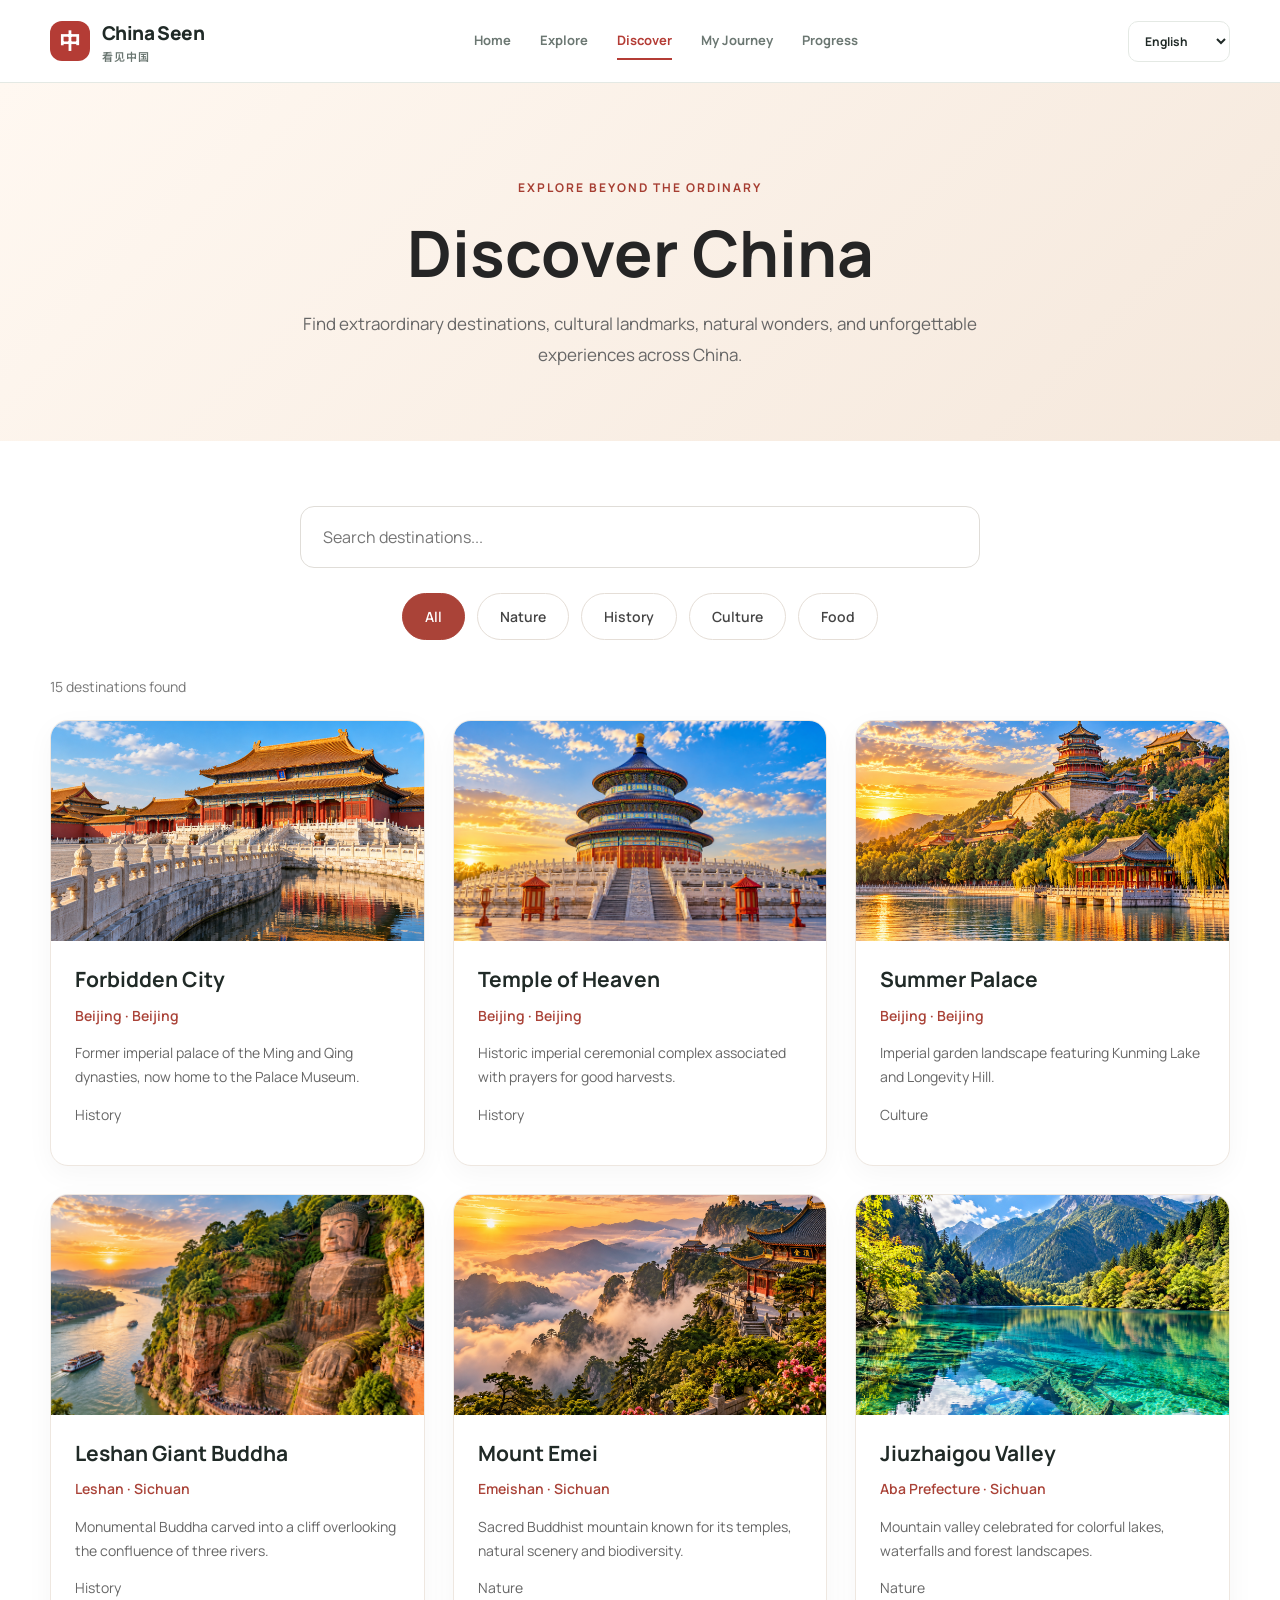
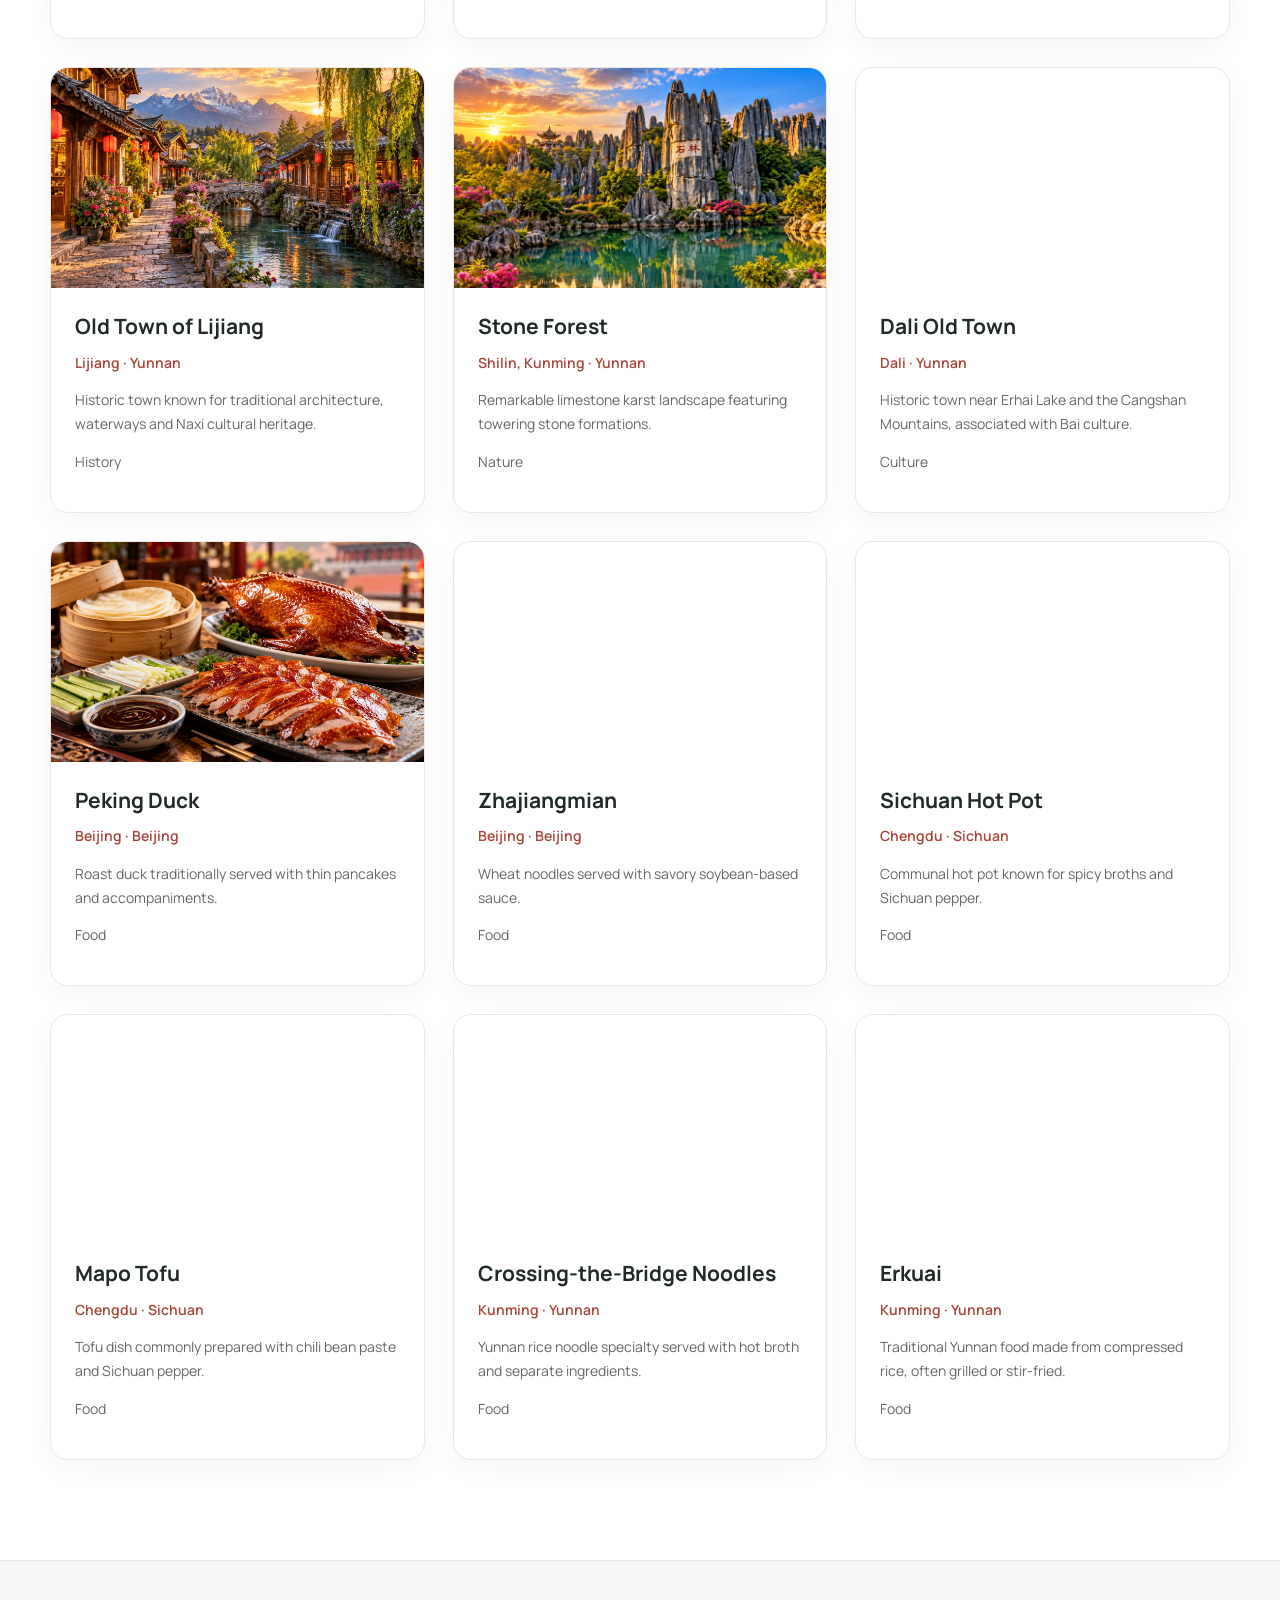
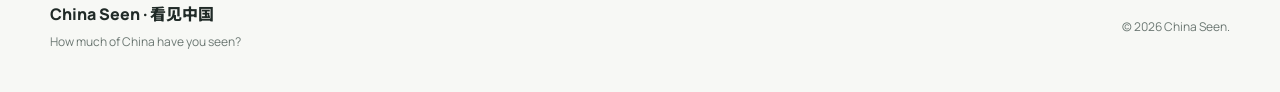
==== discover.html @ 9d1f6b10 "Phase 4: Add multilingual Discover page with search filters and destination images" ====
<!DOCTYPE html>
<html lang="en">
<head>
  <meta charset="UTF-8">
  <meta name="viewport" content="width=device-width, initial-scale=1.0">
  <meta name="description" content="Discover China, explore destinations, and track your travel journey with China Seen.">

  <title>China Seen | 看见中国</title>

  <link rel="stylesheet" href="css/style.css">

<link rel="stylesheet" href="css/discover.css">

  <script src="js/app.js" defer></script>
<script src="js/destinations.js" defer></script>
<script src="js/discover-i18n.js" defer></script>
<script src="js/discover.js" defer></script>

</head>

<body>

  <!-- Navigation -->
  <header class="site-header">
    <nav class="navbar container" aria-label="Main navigation">

      <a href="index.html" class="brand" aria-label="China Seen Home">
        <span class="brand-icon">中</span>
        <span>China Seen <small>看见中国</small></span>
      </a>

      <button class="menu-toggle" type="button"
        aria-label="Toggle navigation"
        aria-controls="nav-menu"
        aria-expanded="false">
        ☰
      </button>

      <div class="nav-menu" id="nav-menu">
      
<a href="index.html" data-i18n="home">Home</a>
<a href="explore.html" data-i18n="explore">Explore</a>
<a href="discover.html" class="active" aria-current="page" data-i18n="discover">Discover</a>

        <a href="journey.html" data-i18n="journey">My Journey</a>
        <a href="progress.html" data-i18n="progress">Progress</a>
      </div>

      <div class="language-switcher">
        <label for="language-select" class="sr-only">Language</label>
        <select id="language-select" aria-label="Select language">
          <option value="en">English</option>
          <option value="zh">中文</option>
          <option value="bn">বাংলা</option>
        </select>
      </div>
    </nav>
  </header>

  
<main id="main-content">

  <section class="discover-hero">
    <div class="container">
      <span class="eyebrow" data-discover-i18n="eyebrow">
        EXPLORE BEYOND THE ORDINARY
      </span>

      <h1 data-discover-i18n="title">Discover China</h1>

      <p data-discover-i18n="subtitle">
        Find extraordinary destinations, cultural landmarks,
        natural wonders, and unforgettable experiences across China.
      </p>
    </div>
  </section>

  <section class="discover-section">
    <div class="container">

      <div class="discover-toolbar">
        <label for="destination-search" class="sr-only">
          Search destinations
        </label>

        <input
          id="destination-search"
          type="search"
          placeholder="Search destinations..."
          autocomplete="off"
        />

        <div class="discover-filters" role="group" aria-label="Destination categories">
          <button type="button" class="filter-btn active" data-category="all">All</button>
          <button type="button" class="filter-btn" data-category="nature">Nature</button>
          <button type="button" class="filter-btn" data-category="history">History</button>
          <button type="button" class="filter-btn" data-category="culture">Culture</button>
          <button type="button" class="filter-btn" data-category="food">Food</button>
        </div>
      </div>

      <p id="discover-results-count" aria-live="polite"></p>

      <div id="discover-grid" class="discover-grid">
        <!-- Destination cards will be rendered here -->
      </div>

      <p id="discover-empty" class="discover-empty" hidden>
        No destinations found.
      </p>

    </div>
  </section>

</main>

  <!-- Footer -->
  <footer class="site-footer">
    <div class="container footer-content">
      <div>
        <strong>China Seen · 看见中国</strong>
        <p data-i18n="footerTagline">How much of China have you seen?</p>
      </div>

      <p>© <span id="current-year">2026</span> China Seen.</p>
    </div>
  </footer>

</body>
</html>
---- css/style.css ----
/* ========================================
   CHINA SEEN | 看见中国
   Phase 1 - Responsive Homepage Design
======================================== */

@import url('https://fonts.googleapis.com/css2?family=DM+Sans:wght@400;500;600;700&family=Manrope:wght@400;500;600;700;800&family=Noto+Sans+SC:wght@400;500;600;700&family=Noto+Sans+Bengali:wght@400;500;600;700&display=swap');

:root {
  --primary: #b43c35;
  --primary-dark: #902d28;
  --primary-light: #fff2ef;

  --text: #202a27;
  --text-muted: #6b7772;
  --background: #ffffff;
  --surface: #f7f8f5;
  --surface-dark: #eaf0eb;
  --border: #e4e9e4;

  --radius: 16px;
  --radius-lg: 24px;

  --shadow: 0 12px 36px rgba(25, 40, 32, 0.06);

  --container: 1180px;
  --header-height: 82px;

  --font-main: 'Manrope', 'DM Sans',
    'Noto Sans SC', 'Noto Sans Bengali',
    sans-serif;
}

/* RESET */

* {
  margin: 0;
  padding: 0;
  box-sizing: border-box;
}

html {
  scroll-behavior: smooth;
}

body {
  font-family: var(--font-main);
  background: var(--background);
  color: var(--text);
  line-height: 1.65;
  -webkit-font-smoothing: antialiased;
}

a {
  color: inherit;
  text-decoration: none;
}

button,
select {
  font: inherit;
}

button {
  cursor: pointer;
}

img {
  max-width: 100%;
  display: block;
}

.container {
  width: min(100% - 48px, var(--container));
  margin-inline: auto;
}

.section {
  padding: 105px 0;
}

.sr-only {
  position: absolute;
  width: 1px;
  height: 1px;
  padding: 0;
  margin: -1px;
  overflow: hidden;
  clip: rect(0, 0, 0, 0);
  white-space: nowrap;
  border: 0;
}

/* HEADER */

.site-header {
  position: sticky;
  top: 0;
  z-index: 100;
  background: rgba(255, 255, 255, 0.97);
  border-bottom: 1px solid var(--border);
}

.navbar {
  min-height: var(--header-height);
  display: flex;
  align-items: center;
  justify-content: space-between;
  gap: 24px;
}

.brand {
  display: inline-flex;
  align-items: center;
  gap: 12px;
  font-size: 19px;
  font-weight: 800;
  letter-spacing: -0.6px;
  white-space: nowrap;
}

.brand-icon {
  width: 40px;
  height: 40px;
  display: grid;
  place-items: center;
  border-radius: 12px;
  background: var(--primary);
  color: white;
  font-size: 22px;
  font-weight: 700;
}

.brand small {
  display: block;
  color: var(--text-muted);
  font-size: 11px;
  font-weight: 600;
  letter-spacing: 1px;
  line-height: 1.3;
}

.nav-menu {
  display: flex;
  align-items: center;
  gap: 29px;
}

.nav-menu a {
  position: relative;
  color: var(--text-muted);
  font-size: 13px;
  font-weight: 700;
  transition: color 0.2s ease;
}

.nav-menu a:hover,
.nav-menu a.active {
  color: var(--primary);
}

.nav-menu a.active::after {
  content: '';
  position: absolute;
  bottom: -8px;
  left: 0;
  width: 100%;
  height: 2px;
  background: var(--primary);
}

.language-switcher select {
  min-width: 102px;
  padding: 10px 12px;
  border: 1px solid var(--border);
  border-radius: 10px;
  background: white;
  color: var(--text);
  font-size: 12px;
  font-weight: 700;
  cursor: pointer;
}

.language-switcher select:focus-visible,
.menu-toggle:focus-visible,
.btn:focus-visible,
a:focus-visible {
  outline: 3px solid rgba(180, 60, 53, 0.35);
  outline-offset: 3px;
}

.menu-toggle {
  display: none;
  border: none;
  background: transparent;
  font-size: 27px;
  color: var(--text);
}

/* SHARED COMPONENTS */

.eyebrow {
  display: inline-block;
  margin-bottom: 18px;
  color: var(--primary);
  font-size: 11px;
  font-weight: 800;
  letter-spacing: 2.3px;
  text-transform: uppercase;
}

.btn {
  min-height: 50px;
  display: inline-flex;
  align-items: center;
  justify-content: center;
  gap: 10px;
  padding: 13px 23px;
  border: 1px solid transparent;
  border-radius: 11px;
  font-size: 13px;
  font-weight: 800;
  text-align: center;
  transition:
    background 0.25s ease,
    color 0.25s ease,
    transform 0.25s ease,
    box-shadow 0.25s ease;
}

.btn:hover {
  transform: translateY(-2px);
}

.btn-primary {
  background: var(--primary);
  color: white;
}

.btn-primary:hover {
  background: var(--primary-dark);
  box-shadow: 0 9px 22px rgba(180, 60, 53, 0.19);
}

.btn-secondary {
  background: white;
  color: var(--text);
  border-color: var(--border);
}

.btn-secondary:hover {
  background: var(--surface);
}

.section-heading {
  max-width: 610px;
  margin-bottom: 44px;
}

.section-heading h2 {
  font-size: clamp(29px, 3.4vw, 43px);
  line-height: 1.25;
  letter-spacing: -1.8px;
}

.section-heading p {
  margin-top: 16px;
  color: var(--text-muted);
  font-size: 15px;
}

.section-heading-row {
  max-width: none;
  display: flex;
  justify-content: space-between;
  align-items: flex-end;
  gap: 24px;
}

.text-link {
  color: var(--primary);
  font-size: 13px;
  font-weight: 800;
  white-space: nowrap;
}

.text-link:hover {
  text-decoration: underline;
}

/* HERO */

.hero {
  min-height: 670px;
  display: flex;
  align-items: center;
  padding: 86px 0 110px;
  overflow: hidden;
  background:
    radial-gradient(
      circle at 90% 20%,
      #f3f1e8 0%,
      transparent 35%
    ),
    #ffffff;
}

.hero-grid {
  display: grid;
  grid-template-columns: 1.04fr 0.96fr;
  align-items: center;
  gap: 75px;
}

.hero-content h1 {
  max-width: 660px;
  font-size: clamp(43px, 4.8vw, 68px);
  font-weight: 800;
  line-height: 1.15;
  letter-spacing: -3.3px;
}

.hero-content h1 span {
  color: var(--primary);
}

.hero-description {
  max-width: 490px;
  margin-top: 24px;
  color: var(--text-muted);
  font-size: 16px;
  line-height: 1.9;
}

.hero-actions {
  display: flex;
  flex-wrap: wrap;
  gap: 13px;
  margin-top: 32px;
}

.hero-statistics {
  display: flex;
  gap: 38px;
  margin-top: 53px;
  padding-top: 26px;
  border-top: 1px solid var(--border);
}

.hero-statistics div {
  display: flex;
  flex-direction: column;
  gap: 4px;
}

.hero-statistics strong {
  font-size: 25px;
  font-weight: 800;
  letter-spacing: -0.7px;
}

.hero-statistics span {
  color: var(--text-muted);
  font-size: 11px;
  font-weight: 700;
}

.hero-visual {
  position: relative;
}

.hero-image {
  height: 480px;
  padding: 15px;
  border-radius: 30px;
  background: #e8efe6;
  box-shadow: var(--shadow);
  transform: rotate(1.5deg);
}

.image-placeholder {
  width: 100%;
  height: 100%;
  display: flex;
  flex-direction: column;
  justify-content: flex-end;
  padding: 36px;
  border-radius: 21px;
  overflow: hidden;
  background:
    radial-gradient(
      ellipse at 75% 20%,
      rgba(255, 246, 201, 0.7),
      transparent 35%
    ),
    linear-gradient(
      160deg,
      #d9e8dd 0%,
      #b9d0ba 35%,
      #749a8a 70%,
      #3c655f 100%
    );
}

.image-placeholder span {
  font-size: 86px;
  color: white;
  font-weight: 800;
  line-height: 1.1;
  text-shadow: 0 5px 22px rgba(0, 0, 0, 0.12);
}

.image-placeholder p {
  color: white;
  font-size: 16px;
  font-weight: 700;
  text-shadow: 0 2px 10px rgba(0, 0, 0, 0.2);
}

.floating-card {
  position: absolute;
  left: -35px;
  bottom: 30px;
  display: flex;
  align-items: center;
  gap: 13px;
  padding: 18px 21px;
  border-radius: 15px;
  background: white;
  box-shadow: 0 14px 45px rgba(20, 40, 30, 0.12);
  transform: rotate(-1.5deg);
}

.floating-icon {
  width: 43px;
  height: 43px;
  display: grid;
  place-items: center;
  background: var(--primary-light);
  border-radius: 12px;
  font-size: 21px;
}

.floating-card strong {
  font-size: 13px;
}

.floating-card p {
  margin-top: 3px;
  color: var(--text-muted);
  font-size: 11px;
}

/* HOW IT WORKS */

.how-it-works {
  background: var(--surface);
}

.steps-grid {
  display: grid;
  grid-template-columns: repeat(4, 1fr);
  gap: 20px;
}

.step-card {
  position: relative;
  min-height: 240px;
  padding: 28px;
  border: 1px solid var(--border);
  border-radius: var(--radius);
  background: white;
  transition:
    transform 0.25s ease,
    box-shadow 0.25s ease;
}

.step-card:hover {
  transform: translateY(-5px);
  box-shadow: var(--shadow);
}

.step-number {
  position: absolute;
  top: 25px;
  right: 24px;
  color: #c3ccc5;
  font-size: 12px;
  font-weight: 800;
}

.step-icon {
  width: 51px;
  height: 51px;
  display: grid;
  place-items: center;
  margin-bottom: 24px;
  border-radius: 14px;
  background: var(--primary-light);
  font-size: 25px;
}

.step-card h3 {
  font-size: 17px;
  font-weight: 800;
}

.step-card p {
  margin-top: 10px;
  color: var(--text-muted);
  font-size: 12px;
  line-height: 1.9;
}

/* DESTINATIONS */

.destinations-grid {
  display: grid;
  grid-template-columns: repeat(3, 1fr);
  gap: 24px;
}

.destination-card {
  overflow: hidden;
  border: 1px solid var(--border);
  border-radius: var(--radius-lg);
  background: white;
  transition:
    transform 0.25s ease,
    box-shadow 0.25s ease;
}

.destination-card:hover {
  transform: translateY(-6px);
  box-shadow: var(--shadow);
}

.destination-image {
  height: 235px;
  display: flex;
  justify-content: flex-start;
  align-items: flex-end;
  padding: 25px;
}

.destination-image span {
  color: white;
  font-size: 36px;
  font-weight: 800;
  text-shadow: 0 3px 12px rgba(0, 0, 0, 0.17);
}

.destination-beijing {
  background: linear-gradient(
    150deg,
    #e2d4bd,
    #b68f72 50%,
    #795b54
  );
}

.destination-sichuan {
  background: linear-gradient(
    150deg,
    #d8e5cf,
    #8cae90 55%,
    #476e59
  );
}

.destination-yunnan {
  background: linear-gradient(
    150deg,
    #d7e5dc,
    #91b7ad 50%,
    #466e79
  );
}

.destination-info {
  padding: 26px;
}

.destination-category {
  color: var(--primary);
  font-size: 10px;
  font-weight: 800;
  letter-spacing: 0.8px;
  text-transform: uppercase;
}

.destination-info h3 {
  margin-top: 9px;
  font-size: 19px;
  font-weight: 800;
}

.destination-info p {
  min-height: 58px;
  margin-top: 11px;
  color: var(--text-muted);
  font-size: 12px;
  line-height: 1.85;
}

.destination-info a {
  display: inline-block;
  margin-top: 18px;
  color: var(--primary);
  font-size: 12px;
  font-weight: 800;
}

.destination-info a:hover {
  text-decoration: underline;
}

/* JOURNEY */

.journey-section {
  padding-top: 35px;
}

.journey-panel {
  display: grid;
  grid-template-columns: 1fr 0.85fr;
  align-items: center;
  gap: 75px;
  padding: 65px;
  border: 1px solid var(--border);
  border-radius: 25px;
  background: #f2f5ef;
}

.journey-copy h2 {
  max-width: 480px;
  font-size: clamp(30px, 3vw, 43px);
  line-height: 1.25;
  letter-spacing: -1.6px;
}

.journey-copy p {
  max-width: 490px;
  margin-top: 18px;
  color: var(--text-muted);
  font-size: 14px;
  line-height: 1.9;
}

.journey-copy .btn {
  margin-top: 27px;
}

.journey-preview {
  padding: 35px;
  border: 1px solid var(--border);
  border-radius: 18px;
  background: white;
  box-shadow: var(--shadow);
}

.journey-preview-top,
.journey-preview-bottom {
  display: flex;
  justify-content: space-between;
  align-items: center;
  gap: 15px;
}

.journey-preview-top span:first-child {
  font-size: 14px;
  font-weight: 800;
}

.journey-preview-top span:last-child {
  color: var(--primary);
  font-size: 24px;
  font-weight: 800;
}

.progress-track {
  height: 10px;
  margin: 24px 0 12px;
  overflow: hidden;
  border-radius: 20px;
  background: #e7ece7;
}

.progress-fill {
  height: 100%;
  width: 0%;
  border-radius: 20px;
  background: var(--primary);
  transition: width 0.5s ease;
}

.journey-preview > p {
  color: var(--text-muted);
  font-size: 12px;
}

.journey-preview-bottom {
  margin-top: 30px;
  padding-top: 20px;
  border-top: 1px solid var(--border);
  color: var(--text-muted);
  font-size: 12px;
  font-weight: 700;
}

/* FINAL CTA */

.final-cta {
  text-align: center;
}

.final-cta h2 {
  font-size: clamp(32px, 4vw, 49px);
  letter-spacing: -1.8px;
  line-height: 1.25;
}

.final-cta p {
  max-width: 530px;
  margin: 19px auto 29px;
  color: var(--text-muted);
  font-size: 14px;
}

/* FOOTER */

.site-footer {
  padding: 40px 0;
  border-top: 1px solid var(--border);
  background: var(--surface);
}

.footer-content {
  display: flex;
  justify-content: space-between;
  align-items: center;
  gap: 20px;
}

.footer-content strong {
  font-size: 16px;
  font-weight: 800;
}

.footer-content p {
  color: var(--text-muted);
  font-size: 12px;
}

.footer-content > div p {
  margin-top: 5px;
}

/* RESPONSIVE TABLET */

@media (max-width: 1024px) {
  .nav-menu {
    gap: 16px;
  }

  .nav-menu a {
    font-size: 12px;
  }

  .hero-grid {
    gap: 40px;
  }

  .hero-content h1 {
    font-size: clamp(40px, 5vw, 56px);
  }

  .hero-image {
    height: 410px;
  }

  .steps-grid {
    grid-template-columns: repeat(2, 1fr);
  }

  .journey-panel {
    gap: 35px;
    padding: 40px;
  }
}

/* RESPONSIVE MOBILE */

@media (max-width: 768px) {
  :root {
    --header-height: 70px;
  }

  .container {
    width: min(100% - 32px, var(--container));
  }

  .section {
    padding: 65px 0;
  }

  .navbar {
    flex-wrap: wrap;
    gap: 12px;
  }

  .brand {
    font-size: 16px;
  }

  .brand-icon {
    width: 36px;
    height: 36px;
  }

  .menu-toggle {
    display: block;
    margin-left: auto;
  }

  .nav-menu {
    order: 4;
    width: 100%;
    display: none;
    flex-direction: column;
    align-items: stretch;
    gap: 0;
    padding: 8px 0 18px;
  }

  .nav-menu.open {
    display: flex;
  }

  .nav-menu a {
    padding: 13px 8px;
    font-size: 14px;
    border-bottom: 1px solid var(--border);
  }

  .nav-menu a.active::after {
    display: none;
  }

  .language-switcher {
    order: 3;
  }

  .language-switcher select {
    min-width: 85px;
    padding: 8px;
  }

  .hero {
    min-height: auto;
    padding: 65px 0 85px;
  }

  .hero-grid {
    grid-template-columns: 1fr;
    gap: 53px;
  }

  .hero-content h1 {
    max-width: 650px;
    font-size: clamp(39px, 8vw, 56px);
    letter-spacing: -2px;
  }

  .hero-description {
    font-size: 14px;
  }

  .hero-statistics {
    gap: 25px;
    margin-top: 37px;
  }

  .hero-visual {
    width: min(100%, 570px);
    margin-inline: auto;
  }

  .hero-image {
    height: 380px;
    transform: none;
  }

  .floating-card {
    left: 10px;
    bottom: -24px;
    transform: none;
  }

  .section-heading-row {
    align-items: flex-start;
    flex-direction: column;
  }

  .destinations-grid {
    grid-template-columns: repeat(2, 1fr);
  }

  .journey-panel {
    grid-template-columns: 1fr;
  }
}

@media (max-width: 540px) {
  .hero-actions {
    flex-direction: column;
  }

  .hero-actions .btn {
    width: 100%;
  }

  .hero-statistics {
    justify-content: space-between;
    gap: 12px;
  }

  .hero-statistics strong {
    font-size: 22px;
  }

  .hero-statistics span {
    font-size: 10px;
  }

  .hero-image {
    height: 320px;
    padding: 10px;
  }

  .image-placeholder {
    padding: 23px;
  }

  .image-placeholder span {
    font-size: 60px;
  }

  .image-placeholder p {
    font-size: 12px;
  }

  .steps-grid,
  .destinations-grid {
    grid-template-columns: 1fr;
  }

  .step-card {
    min-height: 205px;
  }

  .destination-image {
    height: 230px;
  }

  .journey-panel {
    padding: 28px 20px;
  }

  .journey-preview {
    padding: 24px 18px;
  }

  .footer-content {
    align-items: flex-start;
    flex-direction: column;
  }
}

@media (prefers-reduced-motion: reduce) {
  html {
    scroll-behavior: auto;
  }

  *,
  *::before,
  *::after {
    transition-duration: 0.01ms !important;
    animation-duration: 0.01ms !important;
  }
}

/* ==========================================
   CHINA SEEN | PHASE 2
   INTERACTIVE CHINA MAP STYLES
========================================== */

/* Explore page introduction */

.explore-intro {
  padding: 68px 0 38px;
  background: #f8faf7;
}

.explore-intro h1 {
  font-size: clamp(36px, 4vw, 54px);
  line-height: 1.2;
  letter-spacing: -2px;
  font-weight: 800;
}

.explore-intro p {
  max-width: 660px;
  margin-top: 16px;
  font-size: 15px;
  color: var(--text-muted);
  line-height: 1.9;
}

/* Explore main section */

.explore-section {
  padding: 35px 0 100px;
  background: #f8faf7;
}

/* Statistics */

.explore-stats {
  display: grid;
  grid-template-columns: repeat(3, minmax(0, 1fr));
  gap: 18px;
  margin-bottom: 25px;
}

.explore-stat-card {
  padding: 24px 27px;
  border: 1px solid var(--border);
  border-radius: 17px;
  background: white;
}

.explore-stat-card > span {
  display: block;
  margin-bottom: 9px;
  font-size: 12px;
  font-weight: 700;
  color: var(--text-muted);
}

.explore-stat-card strong {
  font-size: 29px;
  font-weight: 800;
  letter-spacing: -1px;
  color: var(--text);
}

/* Main layout */

.explore-layout {
  display: grid;
  grid-template-columns: minmax(0, 1.85fr) minmax(300px, 1fr);
  align-items: start;
  gap: 24px;
}

.map-panel,
.region-panel {
  min-width: 0;
  border: 1px solid var(--border);
  border-radius: 22px;
  background: white;
  box-shadow: var(--shadow);
}

/* Map toolbar */

.map-toolbar {
  display: flex;
  flex-wrap: wrap;
  align-items: flex-start;
  justify-content: space-between;
  gap: 20px;
  padding: 26px 28px 20px;
}

.map-toolbar h2 {
  font-size: 20px;
  font-weight: 800;
  letter-spacing: -0.5px;
}

.map-toolbar p {
  margin-top: 5px;
  color: var(--text-muted);
  font-size: 12px;
}

.map-legend {
  display: flex;
  flex-wrap: wrap;
  gap: 12px;
}

.map-legend > span {
  display: inline-flex;
  align-items: center;
  gap: 6px;
  font-size: 10px;
  font-weight: 700;
  color: var(--text-muted);
}

.legend-dot {
  width: 10px;
  height: 10px;
  display: inline-block;
  border-radius: 50%;
}

.legend-dot.not-visited {
  background: #e0e7df;
}

.legend-dot.wishlist {
  background: #f3c96c;
}

.legend-dot.visited {
  background: #5ba987;
}

/* Search */

.map-search {
  padding: 0 28px 14px;
}

.map-search input {
  width: 100%;
  min-height: 45px;
  padding: 11px 15px;
  border: 1px solid var(--border);
  border-radius: 11px;
  outline: none;
  background: #fafbf9;
  color: var(--text);
  font: inherit;
  font-size: 12px;
  transition: border-color 0.2s ease;
}

.map-search input:focus {
  border-color: var(--primary);
  background: white;
}

.map-search input::placeholder {
  color: #9aa59d;
}

/* SVG map */

.china-map-container {
  position: relative;
  width: 100%;
  min-height: 420px;
  padding: 12px;
  overflow: hidden;
  background: #ffffff;
}

.china-map-container svg {
  display: block;
  width: 100%;
  height: auto;
  max-height: 640px;
}

#map-loading {
  padding: 100px 20px;
  color: var(--text-muted);
  text-align: center;
  font-size: 14px;
}

/* Individual geographic regions */

.china-region {
  fill: #e0e7df;
  stroke: #ffffff;
  stroke-width: 1.5;
  stroke-linejoin: round;
  cursor: pointer;
  outline: none;
  transition:
    fill 0.2s ease,
    opacity 0.2s ease,
    stroke 0.2s ease;
}

.china-region[data-status="not-visited"] {
  fill: #e0e7df;
}

.china-region[data-status="wishlist"] {
  fill: #f3c96c;
}

.china-region[data-status="visited"] {
  fill: #5ba987;
}

.china-region:hover,
.china-region.is-hovered {
  fill: #bd7767;
  stroke: #914a3e;
  stroke-width: 2;
}

.china-region.is-selected {
  stroke: #b43c35;
  stroke-width: 3;
}

.china-region:focus-visible {
  stroke: #263e34;
  stroke-width: 4;
}

.china-region.is-dimmed {
  opacity: 0.2;
}

/* Tooltip */

.map-tooltip {
  position: absolute;
  z-index: 10;
  pointer-events: none;
  padding: 9px 13px;
  border-radius: 9px;
  background: #263e34;
  color: #ffffff;
  font-size: 12px;
  font-weight: 700;
  white-space: nowrap;
  box-shadow: 0 8px 20px rgba(0, 0, 0, 0.13);
}

/* Map footer */

.map-footer {
  display: flex;
  justify-content: space-between;
  flex-wrap: wrap;
  gap: 10px;
  padding: 17px 28px;
  border-top: 1px solid var(--border);
  color: var(--text-muted);
  font-size: 11px;
}

/* Region detail panel */

.region-panel {
  min-height: 490px;
  padding: 30px;
}

/* Important: respect the HTML hidden attribute */

.region-details[hidden],
.region-empty-state[hidden] {
  display: none !important;
}

.region-empty-state {
  min-height: 420px;
  display: flex;
  flex-direction: column;
  align-items: center;
  justify-content: center;
  text-align: center;
}

.region-empty-icon {
  width: 78px;
  height: 78px;
  display: grid;
  place-items: center;
  margin-bottom: 26px;
  border-radius: 22px;
  background: var(--primary-light);
  font-size: 37px;
}

.region-empty-state h2 {
  max-width: 280px;
  font-size: 22px;
  font-weight: 800;
  line-height: 1.35;
}

.region-empty-state p {
  max-width: 300px;
  margin-top: 14px;
  color: var(--text-muted);
  font-size: 13px;
  line-height: 1.9;
}

.region-details h2 {
  font-size: clamp(29px, 3vw, 39px);
  font-weight: 800;
  letter-spacing: -1.2px;
  line-height: 1.2;
}

.region-chinese-name {
  margin-top: 7px;
  color: var(--text-muted);
  font-size: 23px;
}

.region-type-badge {
  display: inline-flex;
  margin-top: 17px;
  padding: 7px 12px;
  border-radius: 8px;
  background: var(--primary-light);
  color: var(--primary);
  font-size: 11px;
  font-weight: 800;
}

.region-description {
  margin-top: 25px;
  color: var(--text-muted);
  font-size: 13px;
  line-height: 1.9;
}

.region-highlights {
  margin-top: 28px;
  padding-top: 23px;
  border-top: 1px solid var(--border);
}

.region-highlights h3 {
  font-size: 15px;
  font-weight: 800;
}

#region-highlights-list {
  margin-top: 15px;
  color: var(--text-muted);
  font-size: 12px;
  line-height: 1.9;
}

/* Region actions */

.region-actions {
  display: flex;
  flex-direction: column;
  gap: 11px;
  margin-top: 29px;
}

.region-actions .btn {
  width: 100%;
}

#mark-visited-btn.is-active {
  background: #327d5c;
}

#wishlist-btn.is-active {
  border-color: #f3c96c;
  background: #fff6dd;
  color: #8a611c;
}

.region-explore-link {
  display: inline-block;
  margin-top: 21px;
  color: var(--primary);
  font-size: 12px;
  font-weight: 800;
}

.region-explore-link:hover {
  text-decoration: underline;
}

/* Tablet */

@media (max-width: 1024px) {
  .explore-layout {
    grid-template-columns: minmax(0, 1fr);
  }

  .region-panel {
    min-height: 300px;
  }

  .region-empty-state {
    min-height: 260px;
  }

  .region-actions {
    flex-direction: row;
  }

  .region-actions .btn {
    flex: 1;
  }
}

/* Mobile */

@media (max-width: 640px) {
  .explore-intro {
    padding: 44px 0 28px;
  }

  .explore-section {
    padding: 25px 0 65px;
  }

  .explore-stats {
    grid-template-columns: repeat(2, minmax(0, 1fr));
    gap: 10px;
  }

  .explore-stat-card {
    padding: 18px;
  }

  .explore-stat-card:last-child {
    grid-column: 1 / -1;
  }

  .explore-stat-card strong {
    font-size: 23px;
  }

  .map-panel,
  .region-panel {
    border-radius: 16px;
  }

  .map-toolbar {
    padding: 20px 17px 15px;
  }

  .map-toolbar h2 {
    font-size: 18px;
  }

  .map-search {
    padding: 0 17px 14px;
  }

  .china-map-container {
    min-height: 240px;
    padding: 5px;
    overflow-x: auto;
  }

  .china-map-container svg {
    min-width: 520px;
    max-height: none;
  }

  .map-footer {
    padding: 15px 17px;
  }

  .region-panel {
    padding: 23px 19px;
  }

  .region-details h2 {
    font-size: 30px;
  }

  .region-actions {
    flex-direction: column;
  }
}

@media (prefers-reduced-motion: reduce) {
  .china-region {
    transition: none;
  }
}

/* ==========================================
   CHINA SEEN - PHASE 3
   Destination Highlight Cards
========================================== */

#region-highlights-list {
  display: flex;
  flex-direction: column;
  gap: 10px;
  margin-top: 18px;
}

.travel-highlight-item {
  display: flex;
  align-items: center;
  justify-content: space-between;
  gap: 14px;
  padding: 15px 16px;
  border: 1px solid var(--border);
  border-radius: 12px;
  background: #fafbf9;
  transition: background 0.2s ease;
}

.travel-highlight-item:hover {
  background: #f2f5ef;
}

.travel-highlight-item strong {
  flex: 1;
  min-width: 0;
  color: var(--text);
  font-size: 12px;
  font-weight: 800;
  line-height: 1.5;
}

.travel-highlight-category {
  flex-shrink: 0;
  display: inline-flex;
  align-items: center;
  padding: 5px 9px;
  border-radius: 7px;
  background: #fff1ee;
  color: var(--primary);
  font-size: 10px;
  font-weight: 700;
  white-space: nowrap;
}

@media (max-width: 420px) {
  .travel-highlight-item {
    flex-wrap: wrap;
    align-items: flex-start;
  }
}

/* ==========================================
   CHINA SEEN - Destination Detail Interaction
========================================== */

.travel-highlight-item {
  width: 100%;
  font-family: inherit;
  text-align: left;
  cursor: pointer;
}

.travel-highlight-item.selected {
  border-color: var(--primary);
  background: var(--primary-light);
}

.travel-highlight-item:focus-visible {
  outline: 3px solid rgba(180, 60, 53, 0.35);
  outline-offset: 2px;
}

.destination-detail[hidden] {
  display: none !important;
}

.destination-detail {
  margin-top: 16px;
  padding: 22px;
  border: 1px solid var(--border);
  border-radius: 14px;
  background: white;
}

.destination-detail h4 {
  font-size: 17px;
  font-weight: 800;
}

.destination-detail p {
  margin-top: 12px;
  color: var(--text-muted);
  font-size: 13px;
  line-height: 1.8;
}

.destination-detail-chinese {
  font-size: 16px !important;
}

.destination-detail-location {
  font-weight: 700;
}

.destination-detail a {
  display: inline-block;
  margin-top: 15px;
  color: var(--primary);
  font-size: 12px;
  font-weight: 800;
}
---- css/discover.css ----
/* China Seen — Discover Page */

.discover-hero {
  padding: 90px 0 70px;
  text-align: center;
  background: linear-gradient(135deg, #fff8f1, #f5e8dc);
}

.discover-hero .eyebrow {
  display: inline-block;
  margin-bottom: 18px;
  color: #a63e32;
  font-size: 12px;
  font-weight: 700;
  letter-spacing: 2px;
  text-transform: uppercase;
}

.discover-hero h1 {
  margin: 0 0 20px;
  font-size: clamp(36px, 5vw, 64px);
  line-height: 1.15;
  color: #252525;
}

.discover-hero p {
  max-width: 720px;
  margin: 0 auto;
  color: #666;
  font-size: 17px;
  line-height: 1.8;
}

.discover-section {
  padding: 65px 0 100px;
}

.discover-toolbar {
  display: flex;
  flex-direction: column;
  align-items: center;
  gap: 25px;
  margin-bottom: 35px;
}

#destination-search {
  width: 100%;
  max-width: 680px;
  padding: 17px 22px;
  border: 1px solid #e0ddd8;
  border-radius: 14px;
  background: #fff;
  color: #252525;
  font: inherit;
  font-size: 16px;
  transition: border-color 0.2s, box-shadow 0.2s;
}

#destination-search:focus {
  outline: none;
  border-color: #aa4338;
  box-shadow: 0 0 0 4px rgba(170, 67, 56, 0.1);
}

.discover-filters {
  display: flex;
  flex-wrap: wrap;
  justify-content: center;
  gap: 12px;
}

.filter-btn {
  padding: 11px 22px;
  border: 1px solid #e5ded7;
  border-radius: 100px;
  background: #fff;
  color: #444;
  font: inherit;
  font-size: 14px;
  font-weight: 600;
  cursor: pointer;
  transition: all 0.2s;
}

.filter-btn:hover {
  border-color: #aa4338;
  color: #aa4338;
}

.filter-btn.active,
.filter-btn[aria-pressed="true"] {
  border-color: #aa4338;
  background: #aa4338;
  color: #fff;
}

#discover-results-count {
  margin-bottom: 22px;
  color: #777;
  font-size: 14px;
}

.discover-grid {
  display: grid;
  grid-template-columns: repeat(3, minmax(0, 1fr));
  gap: 28px;
}

.discover-card {
  overflow: hidden;
  border: 1px solid #eee7e0;
  border-radius: 18px;
  background: #fff;
  box-shadow: 0 8px 28px rgba(0, 0, 0, 0.04);
  transition: transform 0.2s, box-shadow 0.2s;
}

.discover-card:hover {
  transform: translateY(-5px);
  box-shadow: 0 14px 36px rgba(0, 0, 0, 0.1);
}

.discover-card img {
  display: block;
  width: 100%;
  height: 220px;
  object-fit: cover;
}

.discover-card-content {
  padding: 24px;
}

.discover-card h3 {
  margin: 0 0 10px;
  font-size: 21px;
  line-height: 1.35;
}

.discover-card p {
  margin: 0 0 14px;
  color: #666;
  font-size: 14px;
  line-height: 1.7;
}

.discover-card .destination-location {
  color: #aa4338;
  font-weight: 600;
}

.discover-empty {
  padding: 50px 20px;
  text-align: center;
  color: #777;
}

.discover-empty[hidden] {
  display: none;
}

@media (max-width: 960px) {
  .discover-grid {
    grid-template-columns: repeat(2, minmax(0, 1fr));
  }
}

@media (max-width: 640px) {
  .discover-hero {
    padding: 60px 0 45px;
  }

  .discover-hero p {
    font-size: 15px;
  }

  .discover-section {
    padding: 40px 0 70px;
  }

  .discover-grid {
    grid-template-columns: 1fr;
    gap: 20px;
  }

  .discover-filters {
    gap: 8px;
  }

  .filter-btn {
    padding: 9px 15px;
    font-size: 13px;
  }
}


.discover-card .discover-image-fallback {
  width: 100%;
  height: 220px;
  background: linear-gradient(135deg, #f1dccb, #d6a895);
  border-bottom: 1px solid #eee7e0;
}
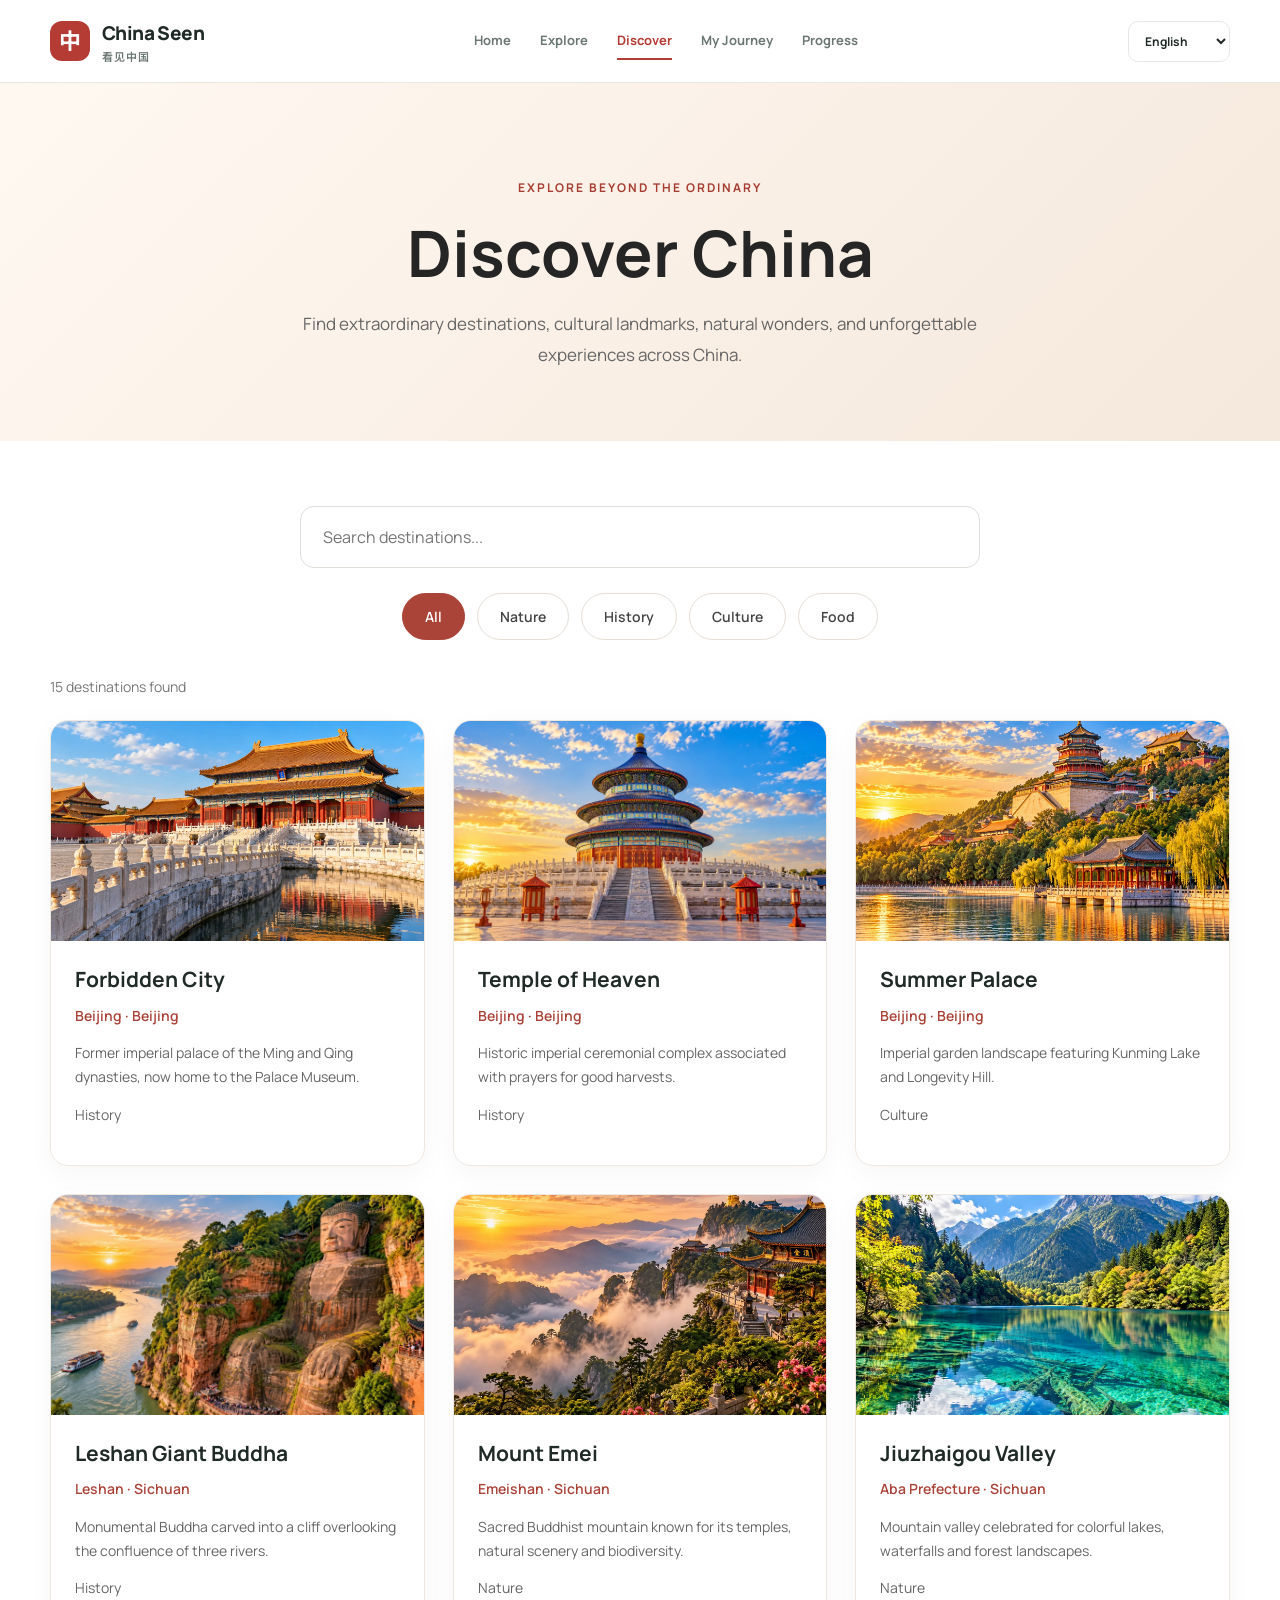
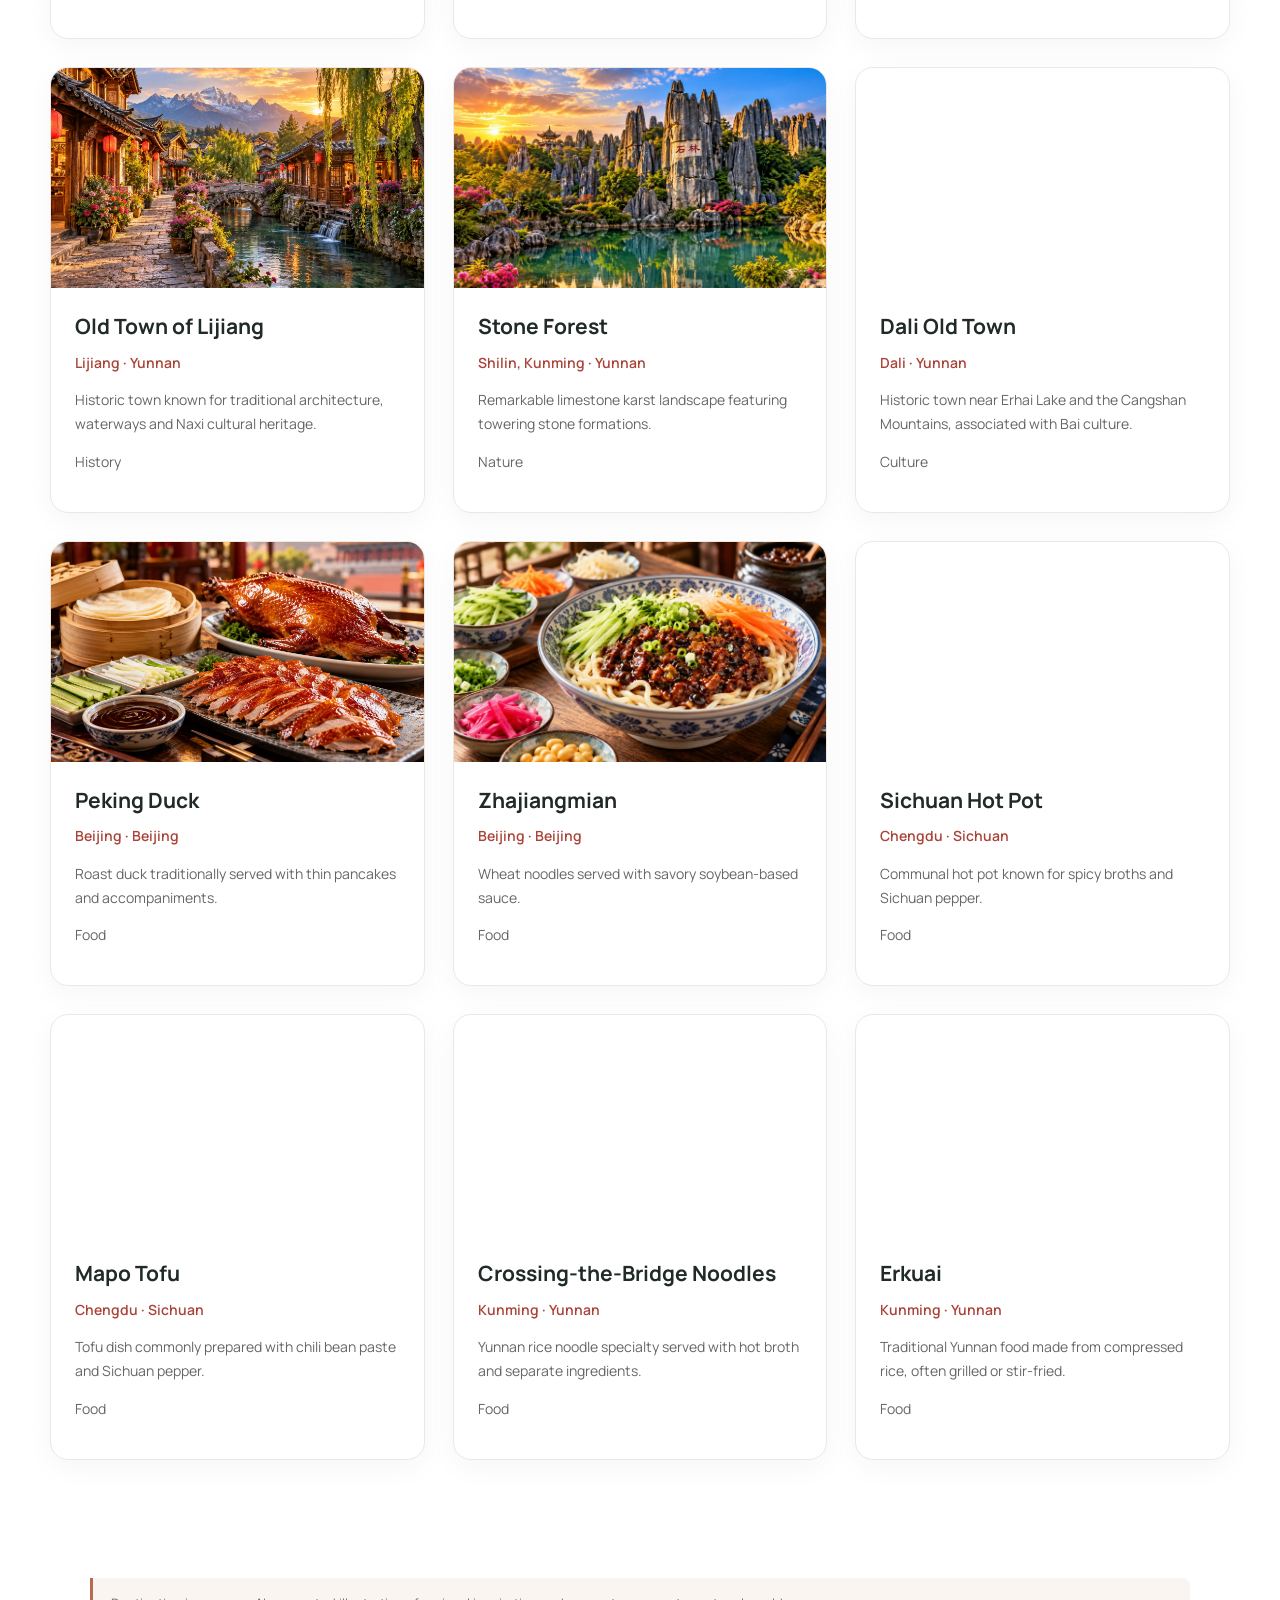
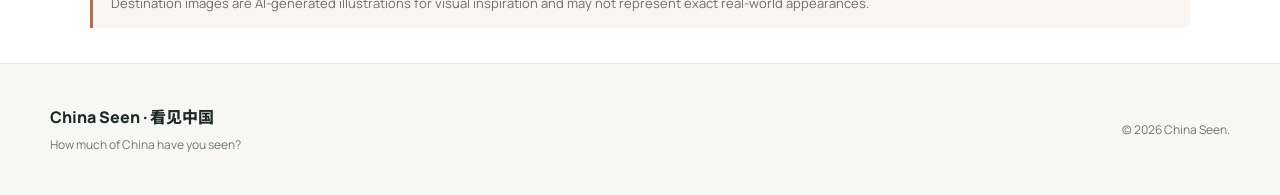
==== commit 319e68b9: "Phase 7: Optimize images, improve SEO, accessibility and multilingual content" ====
--- a/discover.html
+++ b/discover.html
@@ -4,9 +4,10 @@
 <head>
   <meta charset="UTF-8">
   <meta name="viewport" content="width=device-width, initial-scale=1.0">
-  <meta name="description" content="Discover China, explore destinations, and track your travel journey with China Seen.">
+ 
+<meta name="description" content="Discover famous landmarks, natural wonders, local food, and cultural destinations across China with China Seen.">
+<title>Discover Destinations & Food in China | China Seen</title>
 
-  <title>China Seen | 看见中国</title>
 
   <link rel="stylesheet" href="css/style.css">
 
@@ -113,6 +114,15 @@
     </div>
   </section>
 
+<section class="image-disclosure" aria-label="Image information">
+  <div class="container">
+    <p data-discover-i18n="imageDisclosure">
+      Destination images are AI-generated illustrations for visual
+      inspiration and may not represent exact real-world appearances.
+    </p>
+  </div>
+</section>
+
 </main>
 
   <!-- Footer -->
--- a/css/style.css
+++ b/css/style.css
@@ -550,32 +550,49 @@
   text-shadow: 0 3px 12px rgba(0, 0, 0, 0.17);
 }
 
+
+/* Homepage Destination Images */
+
 .destination-beijing {
-  background: linear-gradient(
-    150deg,
-    #e2d4bd,
-    #b68f72 50%,
-    #795b54
-  );
+  background:
+    linear-gradient(
+      to top,
+      rgba(0, 0, 0, 0.58),
+      rgba(0, 0, 0, 0.05) 65%
+    ),
+    url("../assets/images/destinations/forbidden-city.webp")
+      center center / cover no-repeat;
 }
 
 .destination-sichuan {
-  background: linear-gradient(
-    150deg,
-    #d8e5cf,
-    #8cae90 55%,
-    #476e59
-  );
+  background:
+    linear-gradient(
+      to top,
+      rgba(0, 0, 0, 0.58),
+      rgba(0, 0, 0, 0.05) 65%
+    ),
+    url("../assets/images/destinations/jiuzhaigou.webp")
+      center center / cover no-repeat;
 }
 
 .destination-yunnan {
-  background: linear-gradient(
-    150deg,
-    #d7e5dc,
-    #91b7ad 50%,
-    #466e79
-  );
-}
+  background:
+    linear-gradient(
+      to top,
+      rgba(0, 0, 0, 0.58),
+      rgba(0, 0, 0, 0.05) 65%
+    ),
+    url("../assets/images/destinations/lijiang-old-town.webp")
+      center center / cover no-repeat;
+}
+
+/* Improve Chinese Title Readability */
+
+.destination-image span {
+  color: #fff;
+  text-shadow: 0 3px 14px rgba(0, 0, 0, 0.65);
+}
+
 
 .destination-info {
   padding: 26px;
--- a/css/discover.css
+++ b/css/discover.css
@@ -202,3 +202,36 @@
   border-bottom: 1px solid #eee7e0;
 }
 
+
+/* AI-Generated Image Disclosure */
+
+.image-disclosure {
+  padding: 18px 0 35px;
+  background: transparent;
+}
+
+.image-disclosure .container {
+  max-width: 1100px;
+}
+
+.image-disclosure p {
+  margin: 0;
+  padding: 14px 18px;
+  border-left: 3px solid #b96b50;
+  border-radius: 0 8px 8px 0;
+  background: #faf5f0;
+  color: #746b65;
+  font-size: 13px;
+  line-height: 1.7;
+}
+
+@media (max-width: 640px) {
+  .image-disclosure {
+    padding: 12px 0 25px;
+  }
+
+  .image-disclosure p {
+    padding: 12px 14px;
+    font-size: 12px;
+  }
+}
